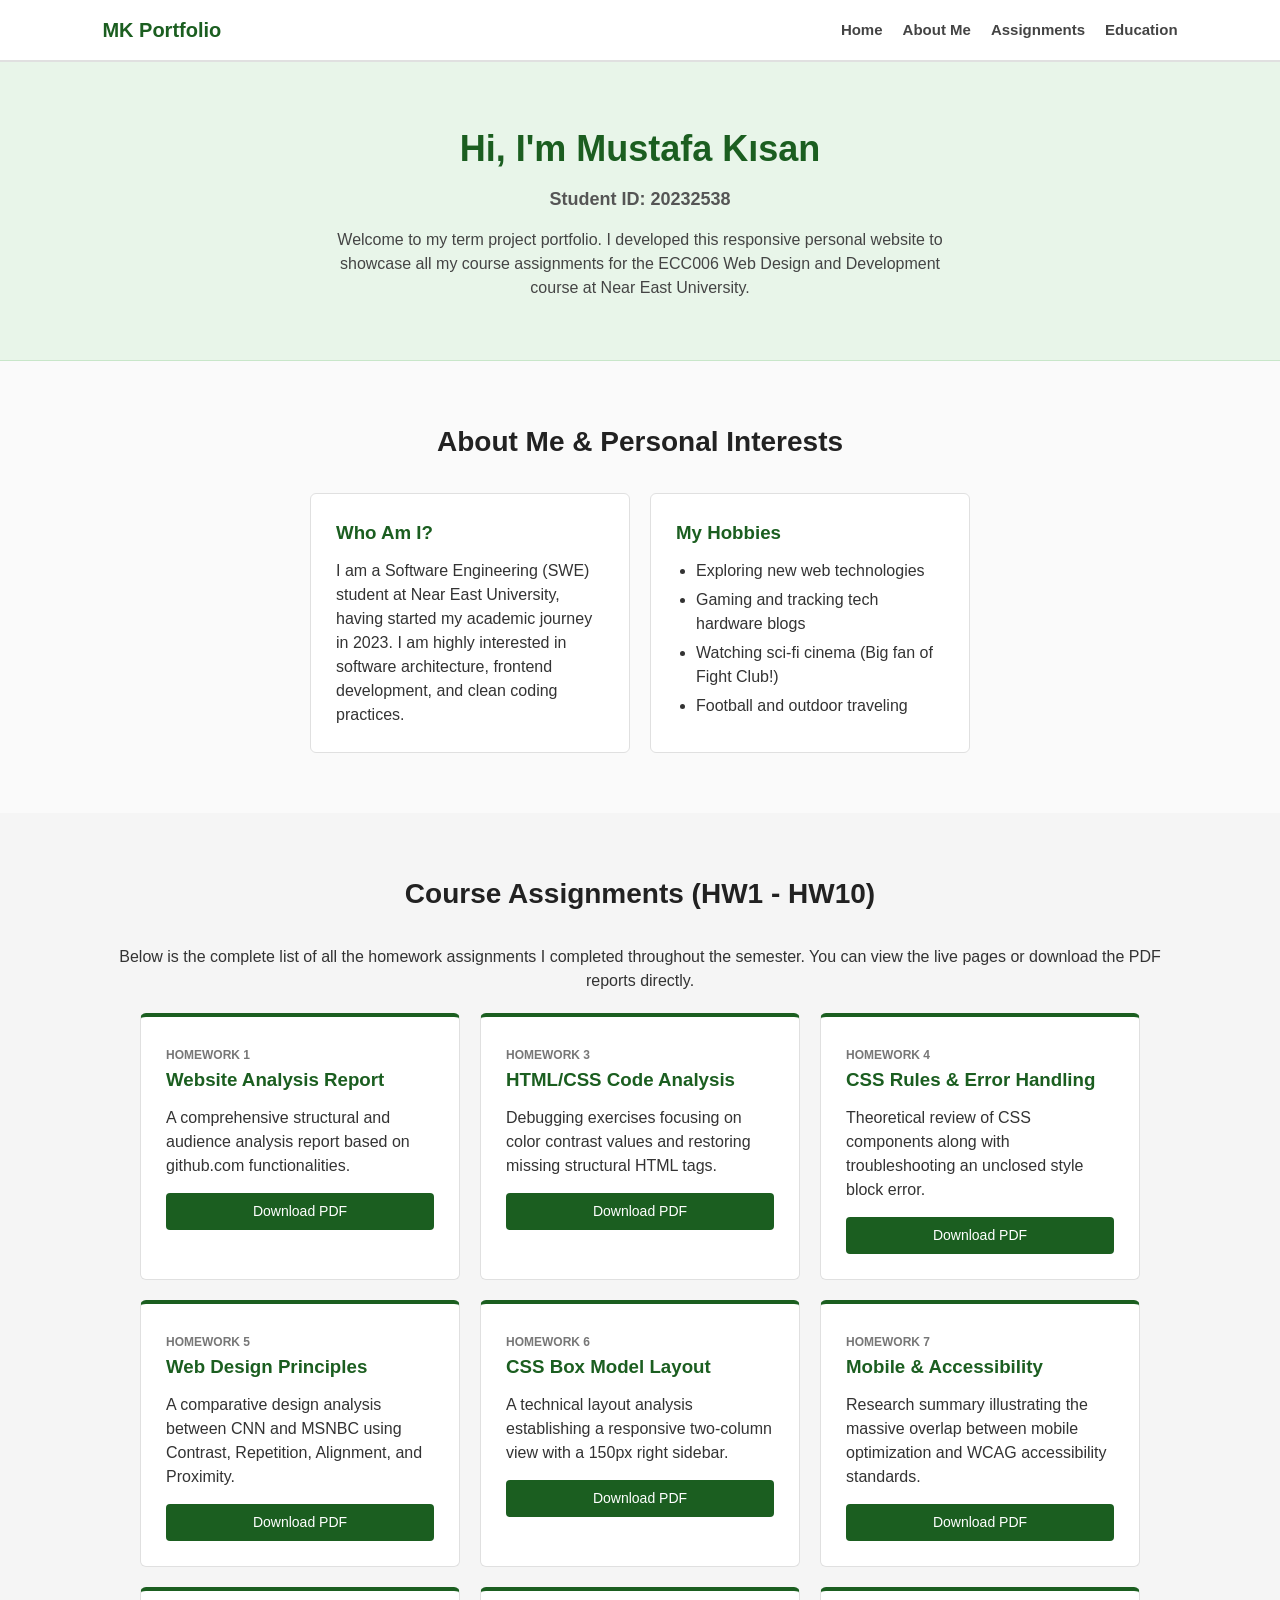
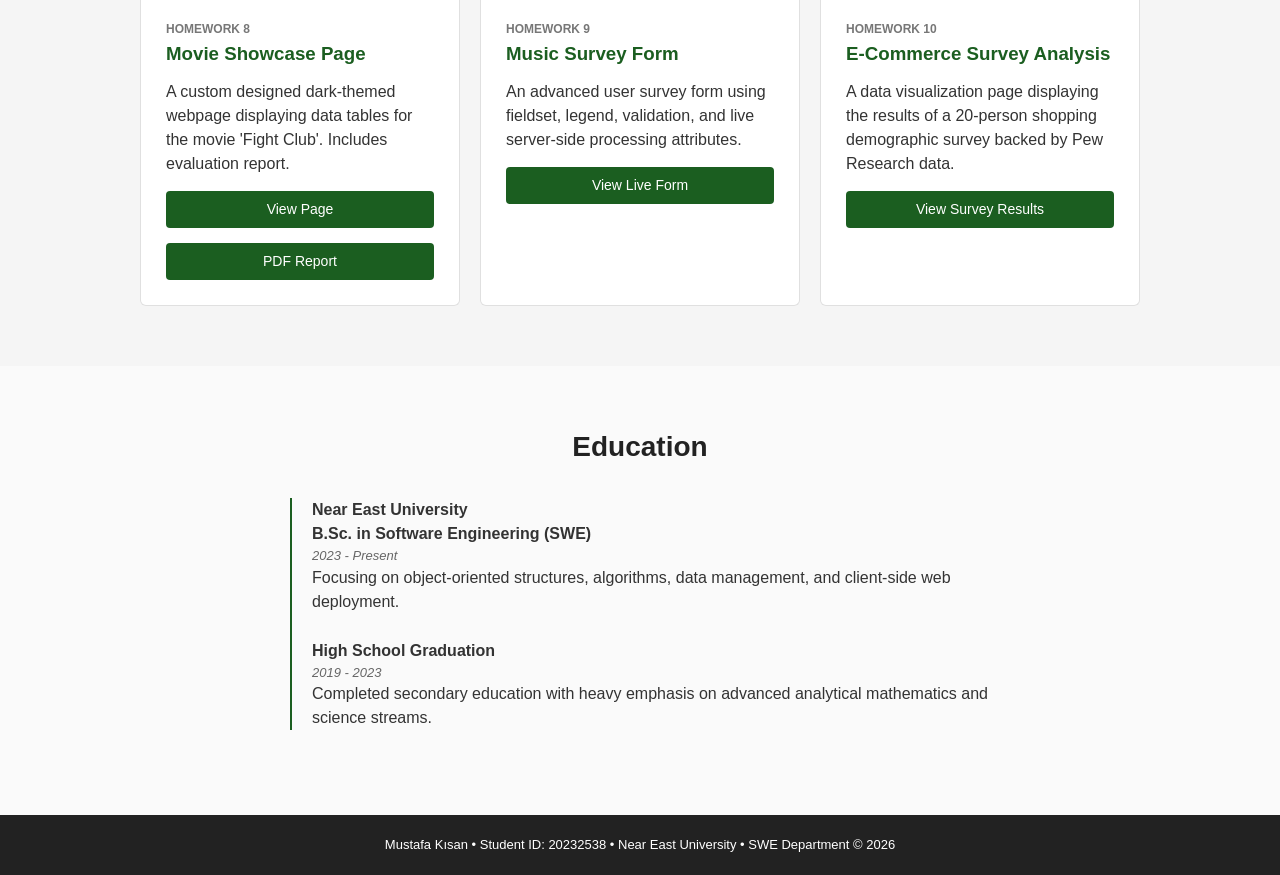
==== index.html @ 557f0ca0 "Add files via upload" ====
<!DOCTYPE html>
<html lang="en">
<head>
    <meta charset="UTF-8">
    <meta name="viewport" content="width=device-width, initial-scale=1.0">
    <title>Mustafa Kisan - Personal Portfolio & Assignments</title>
    <link rel="stylesheet" href="style.css">
</head>
<body>

   
    <nav>
        <div class="logo">MK Portfolio</div>
        <ul class="nav-links">
            <li><a href="#home">Home</a></li>
            <li><a href="#about">About Me</a></li>
            <li><a href="#assignments">Assignments</a></li>
            <li><a href="#education">Education</a></li>
        </ul>
    </nav>

    <header id="home" class="section">
        <div class="hero-content">
            <h1>Hi, I'm Mustafa Kısan</h1>
            <p class="student-id">Student ID: 20232538</p>
            <p>Welcome to my term project portfolio. I developed this responsive personal website to showcase all my course assignments for the ECC006 Web Design and Development course at Near East University.</p>
        </div>
    </header>

    
    <section id="about" class="section">
        <h2>About Me & Personal Interests</h2>
        <div class="grid-container">
            <div class="card">
                <h3>Who Am I?</h3>
                <p>I am a Software Engineering (SWE) student at Near East University, having started my academic journey in 2023. I am highly interested in software architecture, frontend development, and clean coding practices.</p>
            </div>
            <div class="card">
                <h3>My Hobbies</h3>
                <ul>
                    <li>Exploring new web technologies</li>
                    <li>Gaming and tracking tech hardware blogs</li>
                    <li>Watching sci-fi cinema (Big fan of Fight Club!)</li>
                    <li>Football and outdoor traveling</li>
                </ul>
            </div>
        </div>
    </section>

    
    <section id="assignments" class="section bg-light">
        <h2>Course Assignments (HW1 - HW10)</h2>
        <p class="section-desc">Below is the complete list of all the homework assignments I completed throughout the semester. You can view the live pages or download the PDF reports directly.</p>
        
        <div class="grid-container">
            
            
            <div class="card assignment-card">
                <span class="homework-title">Homework 1</span>
                <h3>Website Analysis Report</h3>
                <p>A comprehensive structural and audience analysis report based on github.com functionalities.</p>
                <a href="assignments/assignment1.pdf" class="btn-download" download>Download PDF</a>
            </div>

          
            <div class="card assignment-card">
                <span class="homework-title">Homework 3</span>
                <h3>HTML/CSS Code Analysis</h3>
                <p>Debugging exercises focusing on color contrast values and restoring missing structural HTML tags.</p>
                <a href="assignments/hw3.pdf" class="btn-download" download>Download PDF</a>
            </div>

          
            <div class="card assignment-card">
                <span class="homework-title">Homework 4</span>
                <h3>CSS Rules & Error Handling</h3>
                <p>Theoretical review of CSS components along with troubleshooting an unclosed style block error.</p>
                <a href="assignments/hw4.pdf" class="btn-download" download>Download PDF</a>
            </div>

          
            <div class="card assignment-card">
                <span class="homework-title">Homework 5</span>
                <h3>Web Design Principles</h3>
                <p>A comparative design analysis between CNN and MSNBC using Contrast, Repetition, Alignment, and Proximity.</p>
                <a href="assignments/hw5.pdf" class="btn-download" download>Download PDF</a>
            </div>

            <div class="card assignment-card">
                <span class="homework-title">Homework 6</span>
                <h3>CSS Box Model Layout</h3>
                <p>A technical layout analysis establishing a responsive two-column view with a 150px right sidebar.</p>
                <a href="assignments/hw6.pdf" class="btn-download" download>Download PDF</a>
            </div>

           
            <div class="card assignment-card">
                <span class="homework-title">Homework 7</span>
                <h3>Mobile & Accessibility</h3>
                <p>Research summary illustrating the massive overlap between mobile optimization and WCAG accessibility standards.</p>
                <a href="assignments/hw7.pdf" class="btn-download" download>Download PDF</a>
            </div>

         
            <div class="card assignment-card">
                <span class="homework-title">Homework 8</span>
                <h3>Movie Showcase Page</h3>
                <p>A custom designed dark-themed webpage displaying data tables for the movie 'Fight Club'. Includes evaluation report.</p>
                <div class="dual-buttons">
                    <a href="movie8.html" class="btn-download btn-small">View Page</a>
                    <a href="assignments/hw8.pdf" class="btn-download btn-small" download>PDF Report</a>
                </div>
            </div>

            
            <div class="card assignment-card">
                <span class="homework-title">Homework 9</span>
                <h3>Music Survey Form</h3>
                <p>An advanced user survey form using fieldset, legend, validation, and live server-side processing attributes.</p>
                <a href="form9.html" class="btn-download">View Live Form</a>
            </div>

           
            <div class="card assignment-card">
                <span class="homework-title">Homework 10</span>
                <h3>E-Commerce Survey Analysis</h3>
                <p>A data visualization page displaying the results of a 20-person shopping demographic survey backed by Pew Research data.</p>
                <a href="survey10.html" class="btn-download">View Survey Results</a>
            </div>

        </div>
    </section>

  
    <section id="education" class="section">
        <h2>Education</h2>
        <div class="timeline">
            <div class="timeline-item">
                <h4>Near East University</h4>
                <p class="major">B.Sc. in Software Engineering (SWE)</p>
                <p class="date">2023 - Present</p>
                <p>Focusing on object-oriented structures, algorithms, data management, and client-side web deployment.</p>
            </div>
            <div class="timeline-item">
                <h4>High School Graduation</h4>
                <p class="date">2019 - 2023</p>
                <p>Completed secondary education with heavy emphasis on advanced analytical mathematics and science streams.</p>
            </div>
        </div>
    </section>

    
    <footer>
        <p>Mustafa Kısan &bull; Student ID: 20232538 &bull; Near East University &bull; SWE Department &copy; 2026</p>
    </footer>

   
    <script src="script.js"></script>
</body>
</html>
---- style.css ----
/* Genel Sayfa Ayarları */
* {
    margin: 0;
    padding: 0;
    box-sizing: border-box;
    font-family: 'Arial', sans-serif; /* Daha standart ve temiz bir font */
    scroll-behavior: smooth;
}

body {
    color: #333333;
    background-color: #fafafa;
    line-height: 1.5;
}

/* Navigasyon Alanı */
nav {
    display: flex;
    justify-content: space-between;
    align-items: center;
    padding: 15px 8%;
    background-color: #ffffff;
    border-bottom: 2px solid #e0e0e0;
    position: sticky;
    top: 0;
    z-index: 999;
}

nav .logo {
    font-size: 20px;
    font-weight: bold;
    color: #1b5e20; /* Öğrenci işi yeşil tonu */
}

.nav-links {
    display: flex;
    list-style: none;
}

.nav-links li {
    margin-left: 20px;
}

.nav-links a {
    text-decoration: none;
    color: #444444;
    font-size: 15px;
    font-weight: 600;
}

.nav-links a:hover {
    color: #1b5e20;
}

/* Seksiyon Düzenleri */
.section {
    padding: 60px 8%;
    text-align: center;
}

.bg-light {
    background-color: #f5f5f5; /* Hafif gri arka plan */
}

h2 {
    font-size: 28px;
    margin-bottom: 30px;
    color: #222;
}

/* Giriş (Hero) Alanı Tasarımı */
header {
    background: #e8f5e9; /* Yumuşak bir yeşil tonu background */
    padding: 80px 8%;
    border-bottom: 1px solid #c8e6c9;
}

header h1 {
    font-size: 36px;
    color: #1b5e20;
    margin-bottom: 10px;
}

.student-id {
    font-weight: bold;
    color: #555;
    margin-bottom: 15px;
    font-size: 18px;
}

header p {
    font-size: 16px;
    max-width: 650px;
    margin: 0 auto;
    color: #444;
}

/* Kartlar ve Grid Yapısı */
.grid-container {
    display: flex;
    flex-wrap: wrap;
    justify-content: center;
    gap: 20px;
    margin-top: 20px;
}

.card {
    background: #ffffff;
    padding: 25px;
    border-radius: 6px;
    border: 1px solid #e0e0e0;
    width: 320px;
    text-align: left;
}

.card h3 {
    margin-bottom: 12px;
    color: #1b5e20;
}

.card ul {
    padding-left: 20px;
}

.card ul li {
    margin-bottom: 5px;
}

/* Ödev Kartları Ekstra Ayarlar */
.assignment-card {
    border-top: 4px solid #1b5e20;
}

.homework-title {
    font-size: 12px;
    color: #777;
    font-weight: bold;
    text-transform: uppercase;
}

.btn-download {
    display: block;
    text-align: center;
    background-color: #1b5e20;
    color: #ffffff;
    text-decoration: none;
    padding: 8px 12px;
    border-radius: 4px;
    margin-top: 15px;
    font-size: 14px;
}

.btn-download:hover {
    background-color: #2e7d32;
}

/* Eğitim Listesi (Timeline) */
.timeline {
    max-width: 700px;
    margin: 0 auto;
    text-align: left;
    border-left: 2px solid #1b5e20;
    padding-left: 20px;
}

.timeline-item {
    margin-bottom: 25px;
}

.major {
    font-weight: 600;
    color: #333;
}

.date {
    font-style: italic;
    color: #666;
    font-size: 13px;
}

/* Etiketler (Tags) */
.interests-tags {
    display: flex;
    justify-content: center;
    gap: 10px;
    flex-wrap: wrap;
}

.tag {
    background-color: #e0e0e0;
    color: #333;
    padding: 6px 15px;
    border-radius: 15px;
    font-size: 14px;
}

/* Footer Bölümü */
footer {
    background-color: #222222;
    color: #ffffff;
    text-align: center;
    padding: 20px;
    font-size: 13px;
}
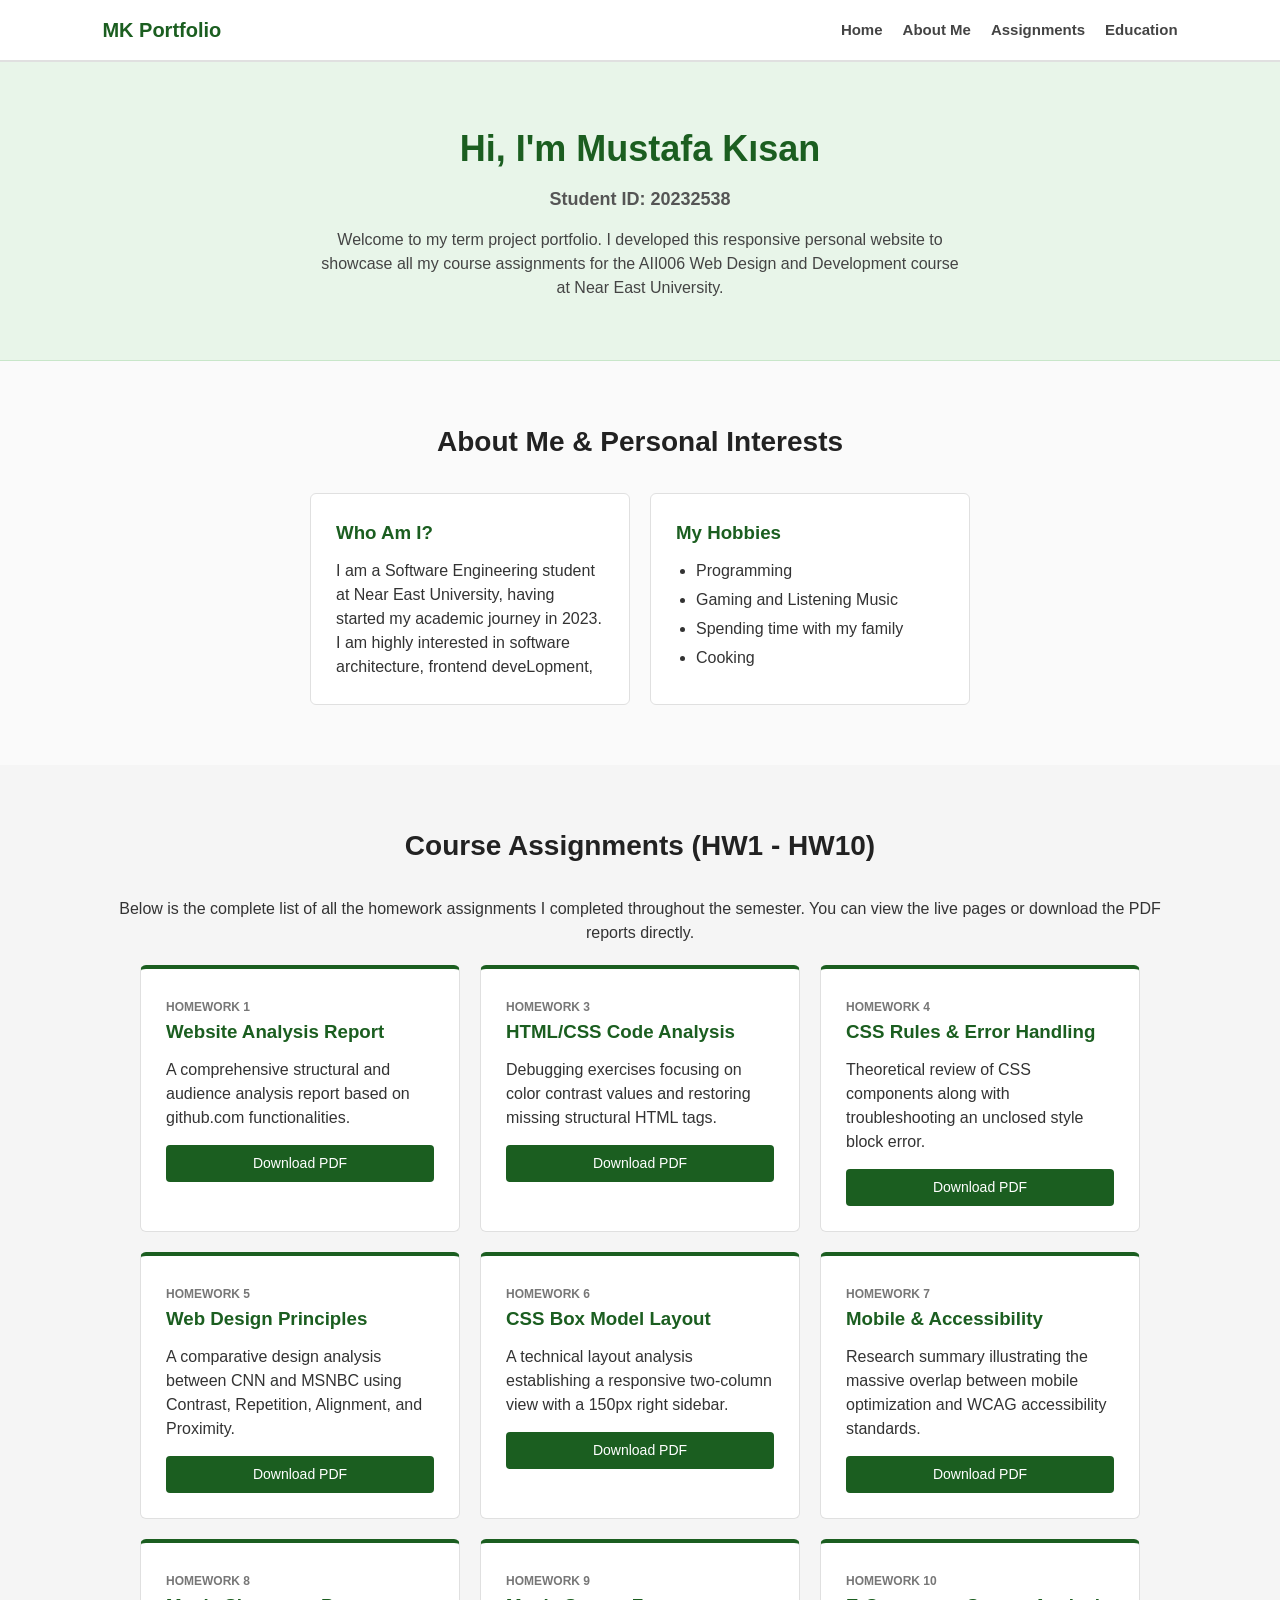
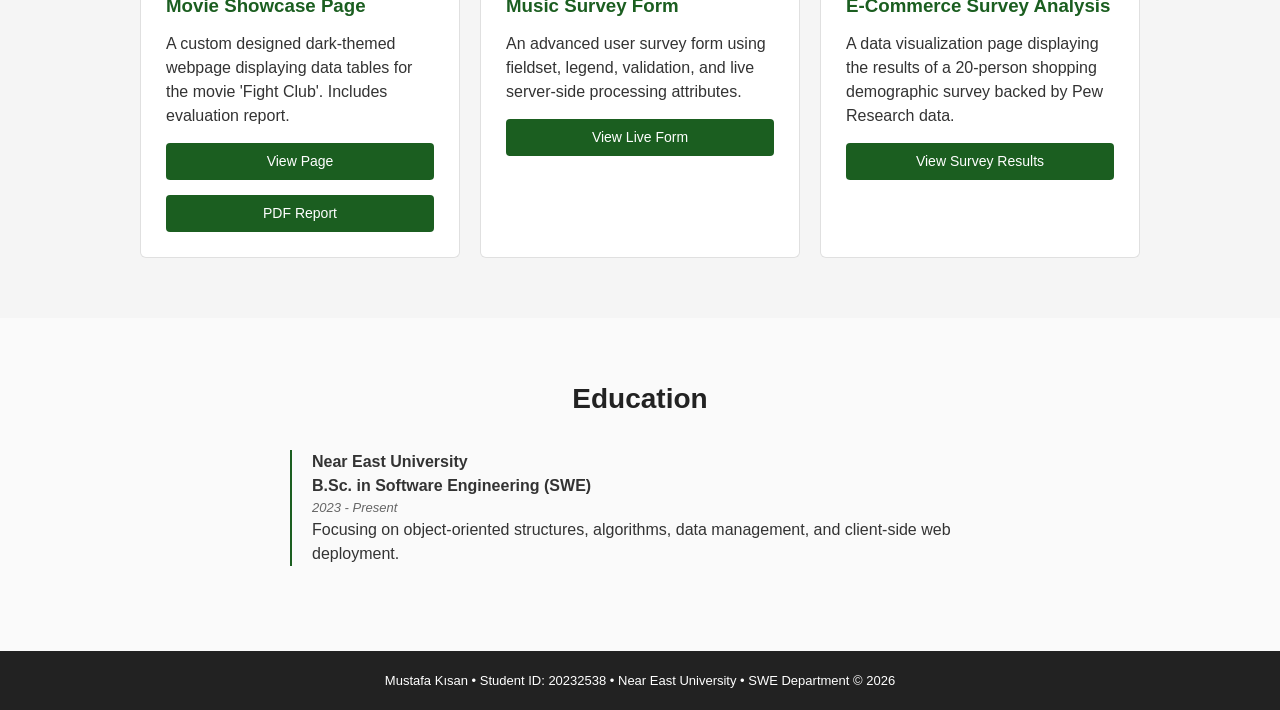
==== commit 476076a8: "Update index.html" ====
--- a/index.html
+++ b/index.html
@@ -3,7 +3,7 @@
 <head>
     <meta charset="UTF-8">
     <meta name="viewport" content="width=device-width, initial-scale=1.0">
-    <title>Mustafa Kisan - Personal Portfolio & Assignments</title>
+    <title>Mustafa Kısan - Personal Portfolio & Assignments</title>
     <link rel="stylesheet" href="style.css">
 </head>
 <body>
@@ -23,7 +23,7 @@
         <div class="hero-content">
             <h1>Hi, I'm Mustafa Kısan</h1>
             <p class="student-id">Student ID: 20232538</p>
-            <p>Welcome to my term project portfolio. I developed this responsive personal website to showcase all my course assignments for the ECC006 Web Design and Development course at Near East University.</p>
+            <p>Welcome to my term project portfolio. I developed this responsive personal website to showcase all my course assignments for the AII006 Web Design and Development course at Near East University.</p>
         </div>
     </header>
 
@@ -33,15 +33,15 @@
         <div class="grid-container">
             <div class="card">
                 <h3>Who Am I?</h3>
-                <p>I am a Software Engineering (SWE) student at Near East University, having started my academic journey in 2023. I am highly interested in software architecture, frontend development, and clean coding practices.</p>
+                <p>I am a Software Engineering student at Near East University, having started my academic journey in 2023. I am highly interested in software architecture, frontend deveLopment, </p>
             </div>
             <div class="card">
                 <h3>My Hobbies</h3>
                 <ul>
-                    <li>Exploring new web technologies</li>
-                    <li>Gaming and tracking tech hardware blogs</li>
-                    <li>Watching sci-fi cinema (Big fan of Fight Club!)</li>
-                    <li>Football and outdoor traveling</li>
+                    <li>Programming</li>
+                    <li>Gaming and Listening Music</li>
+                    <li>Spending time with my family</li>
+                    <li>Cooking</li>
                 </ul>
             </div>
         </div>
@@ -141,11 +141,6 @@
                 <p class="date">2023 - Present</p>
                 <p>Focusing on object-oriented structures, algorithms, data management, and client-side web deployment.</p>
             </div>
-            <div class="timeline-item">
-                <h4>High School Graduation</h4>
-                <p class="date">2019 - 2023</p>
-                <p>Completed secondary education with heavy emphasis on advanced analytical mathematics and science streams.</p>
-            </div>
         </div>
     </section>
 
@@ -157,4 +152,4 @@
    
     <script src="script.js"></script>
 </body>
-</html>+</html>
